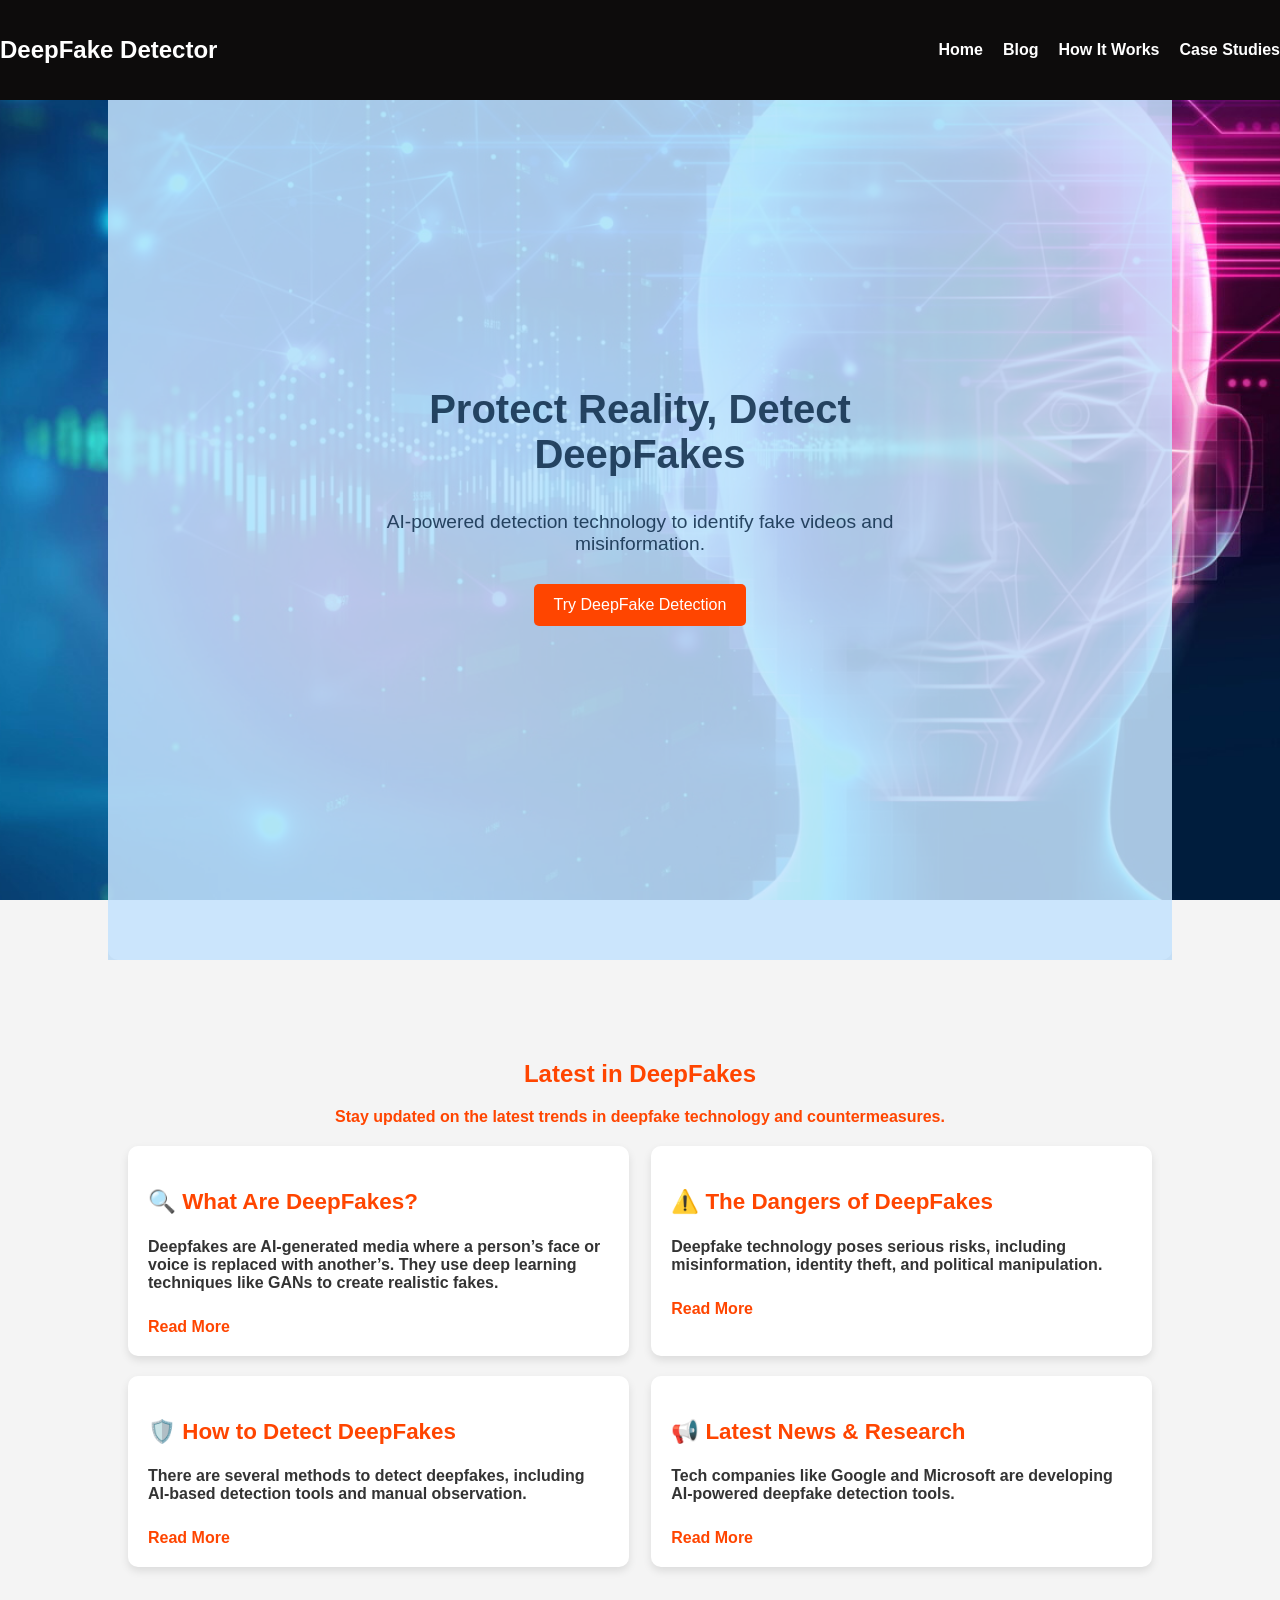
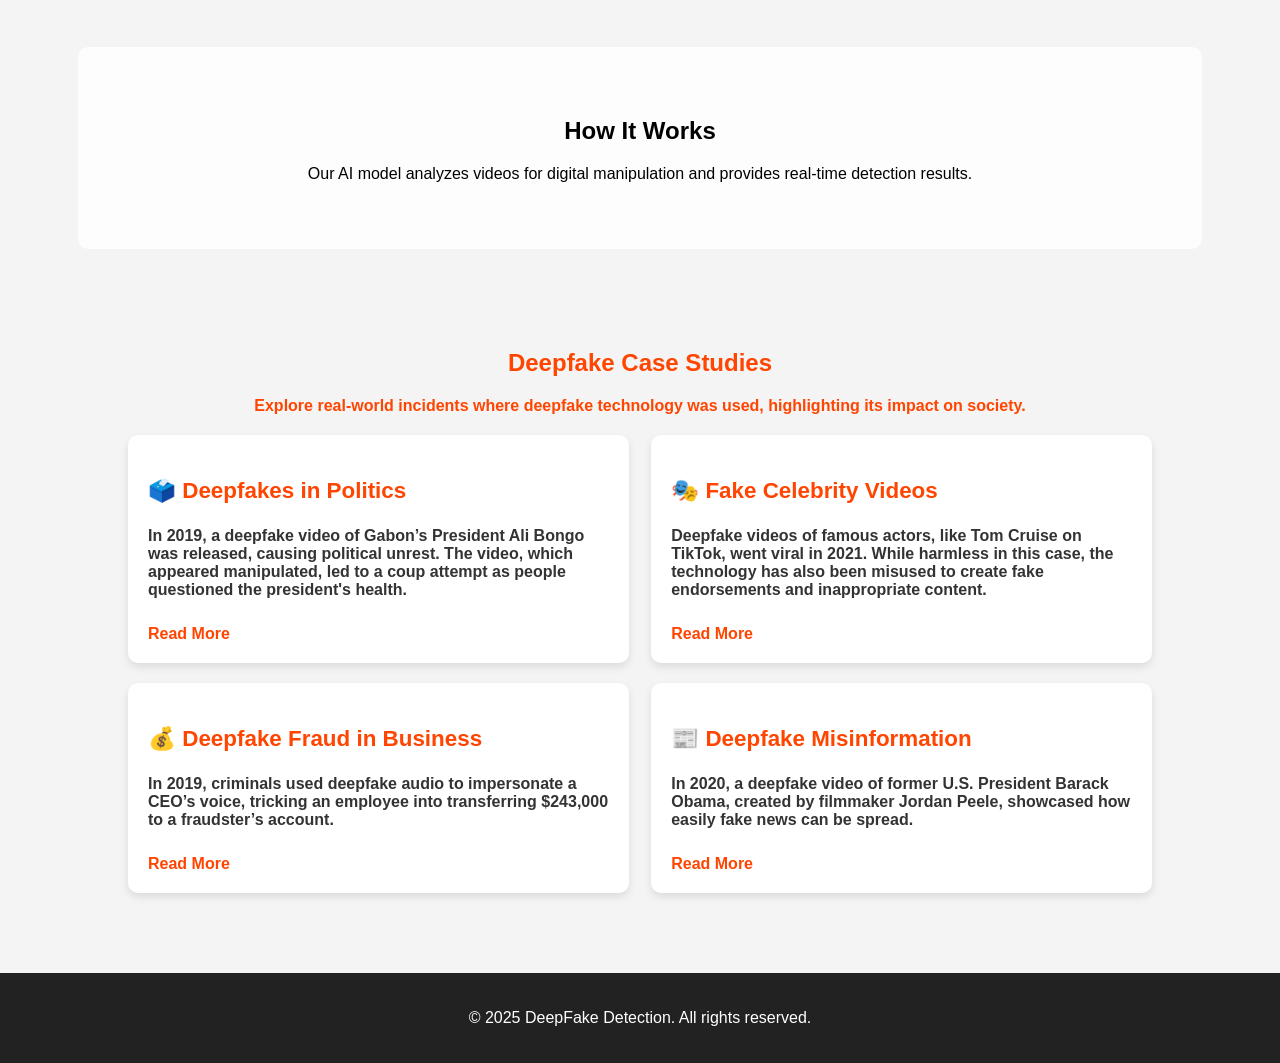
==== frontend/index.html @ 76ef2bf8 "Add project codebase" ====
<!DOCTYPE html>
<html lang="en">
<head>
    <meta charset="UTF-8">
    <meta name="viewport" content="width=device-width, initial-scale=1.0">
    <title>DeepFake Detector</title>
    <link rel="stylesheet" href="styles.css">
    <script src="script.js" defer></script>
</head>
<body>

    <!-- Navigation -->
    <header>
        <nav>
            <h1>DeepFake Detector</h1>
            <ul>
                <li><a href="#">Home</a></li>
                <li><a href="#blog">Blog</a></li>
                <li><a href="#how-it-works">How It Works</a></li>
                <li><a href="#case-studies">Case Studies</a></li>
                <!-- <li><a href="login.html" class="login-btn">Login</a></li> -->
            </ul>
        </nav>
    </header>

    <!-- Hero Section -->
    <section id="hero">
        <div class="hero-content">
            <h2>Protect Reality, Detect DeepFakes</h2>
            <p>AI-powered detection technology to identify fake videos and misinformation.</p>
            <a href="detect.html" class="cta-btn">Try DeepFake Detection</a>
        </div>
    </section>

<!-- Blog Section -->
<section id="blog" class="scroll-reveal">
    <h2>Latest in DeepFakes</h2>
    <p>Stay updated on the latest trends in deepfake technology and countermeasures.</p>

    <div class="blog-container">
        <!-- Blog Post 1 -->
        <div class="blog-post">
            <h3>🔍 What Are DeepFakes?</h3>
            <p>Deepfakes are AI-generated media where a person’s face or voice is replaced with another’s. They use deep learning techniques like GANs to create realistic fakes.</p>
            <a href="https://en.wikipedia.org/wiki/Deepfake" target="_blank" class="read-more">Read More</a>
        </div>

        <!-- Blog Post 2 -->
        <div class="blog-post">
            <h3>⚠️ The Dangers of DeepFakes</h3>
            <p>Deepfake technology poses serious risks, including misinformation, identity theft, and political manipulation.</p>
            <a href="https://uit.stanford.edu/news/dangers-deepfake-what-watch" target="_blank" class="read-more">Read More</a>
        </div>

        <!-- Blog Post 3 -->
        <div class="blog-post">
            <h3>🛡️ How to Detect DeepFakes</h3>
            <p>There are several methods to detect deepfakes, including AI-based detection tools and manual observation.</p>
            <a href="https://www.telefonica.com/en/communication-room/blog/what-is-a-deepfake-and-how-to-detect-it/" target="_blank" class="read-more">Read More</a>
        </div>

        <!-- Blog Post 4 -->
        <div class="blog-post">
            <h3>📢 Latest News & Research</h3>
            <p>Tech companies like Google and Microsoft are developing AI-powered deepfake detection tools.</p>
            <a href="https://www.businesswire.com/news/home/20250211131029/en/iProov-Study-Reveals-Deepfake-Blindspot-Only-0.1-of-People-Can-Accurately-Detect-AI-Generated-Deepfakes#:~:text=Key%20Findings%3A,deepfakes%20is%20likely%20even%20higher." target="_blank" class="read-more">Read More</a>
        </div>
    </div>
</section>



    <!-- How It Works Section -->
    <section id="how-it-works" class="scroll-reveal">
        <h2>How It Works</h2>
        <p>Our AI model analyzes videos for digital manipulation and provides real-time detection results.</p>
    </section>

<!-- Case Studies Section -->
<section id="case-studies" class="scroll-reveal">
    <h2>Deepfake Case Studies</h2>
    <p>Explore real-world incidents where deepfake technology was used, highlighting its impact on society.</p>

    <div class="case-container">
        <!-- Case 1: Political Manipulation -->
        <div class="case">
            <h3>🗳️ Deepfakes in Politics</h3>
            <p>In 2019, a deepfake video of Gabon’s President Ali Bongo was released, causing political unrest. The video, which appeared manipulated, led to a coup attempt as people questioned the president's health.</p>
            <a href="https://academic.oup.com/jcmc/article/27/4/zmac008/6650406" target="_blank" class="read-more">Read More</a>
        </div>

        <!-- Case 2: Celebrity Deepfakes -->
        <div class="case">
            <h3>🎭 Fake Celebrity Videos</h3>
            <p>Deepfake videos of famous actors, like Tom Cruise on TikTok, went viral in 2021. While harmless in this case, the technology has also been misused to create fake endorsements and inappropriate content.</p>
            <a href="https://www.wipo.int/web/wipo-magazine/articles/artificial-intelligence-deepfakes-in-the-entertainment-industry-42620" target="_blank" class="read-more">Read More</a>
        </div>

        <!-- Case 3: Corporate & Cybersecurity Threats -->
        <div class="case">
            <h3>💰 Deepfake Fraud in Business</h3>
            <p>In 2019, criminals used deepfake audio to impersonate a CEO’s voice, tricking an employee into transferring $243,000 to a fraudster’s account.</p>
            <a href="https://incode.com/blog/top-5-cases-of-ai-deepfake-fraud-from-2024-exposed/#:~:text=The%20British%20engineering%20company%20Arup,of%20over%20USD%20%2425M." target="_blank" class="read-more">Read More</a>
        </div>

        <!-- Case 4: Fake News & Misinformation -->
        <div class="case">
            <h3>📰 Deepfake Misinformation</h3>
            <p>In 2020, a deepfake video of former U.S. President Barack Obama, created by filmmaker Jordan Peele, showcased how easily fake news can be spread.</p>
            <a href="https://ieeexplore.ieee.org/abstract/document/10354308" target="_blank" class="read-more">Read More</a>
        </div>
    </div>
</section>

    <!-- Footer -->
    <footer>
        <p>© 2025 DeepFake Detection. All rights reserved.</p>
    </footer>

</body>
</html>
---- frontend/styles.css ----
/* General Styles */
body {
    font-family: 'Poppins', sans-serif;
    margin: 0;
    padding: 0;
    background: #f4f4f4;
    text-align: center;
}

/* Navigation */
nav {
    display: flex;
    justify-content: space-between;
    align-items: center;
    padding: 1em 0%;
    background: #0d0c0c;
    color: white;
    position: fixed;
    width: 100%;
    top: 0;
    z-index: 1000;
}
nav ul {
    list-style: none;
    display:flex;
    gap: 20px;
}
nav a {
    color: white;
    text-decoration: none;
    font-weight: bold;
}
nav a:hover {
    text-decoration: underline;
}

/* Fixed Background Image */
body::before {
    content: "";
    position: fixed;
    top: 0;
    left: 0;
    width: 100%;
    height: 100%;
    background: url('image.jpg') center/cover no-repeat fixed;
    z-index: -1;
}

/* Hero Section */
#hero {
    height: 100vh;
    display: flex;
    align-items: center;
    justify-content: center;
    color: rgba(5, 34, 64, 0.816);
    text-align: center;
    padding: 20px;
    position: relative;
}

/* Hero Section Overlay */
#hero::before {
    content: "";
    position: absolute;
    top: 0;
    left: 0;
    width: 100%;
    height: 100%;
    background:   rgba(69, 165, 248, 0.274) ;/* Dark overlay for better contrast */
}

/* Hero Text */
.hero-content {
    max-width: 600px;
    position: relative;
    z-index: 2;
}
.hero-content h2 {
    font-size: 2.5em;
    animation: fadeIn 1.5s ease-in-out;
}
.hero-content p {
    font-size: 1.2em;
    animation: fadeIn 2s ease-in-out;
}

/* CTA Button */
.cta-btn {
    display: inline-block;
    background: #ff4500;
    color: white;
    padding: 12px 20px;
    margin-top: 10px;
    border-radius: 5px;
    text-decoration: none;
    transition: transform 0.3s ease-in-out, background 0.3s;
}
.cta-btn:hover {
    transform: scale(1.1);
    background: #e63900;
}

/* Scrollable Content Sections */
section {
    background: rgba(255, 255, 255, 0.8); /* Slight white transparency */
    padding: 50px;
    margin: 20px auto;
    max-width: 80%;
    border-radius: 10px;
}

/* Footer */
footer {
    padding: 20px;
    background: #222;
    color: white;
    margin-top: 20px;
}
/* Blog Section Styling */
#blog {
    padding: 60px 10%;
    background:transparent;
    color: #ff4500;
    font-weight: bold;
    border-radius: 10px;
    text-align: center;
}

.blog-container {
    display: flex;
    flex-wrap: wrap;
    justify-content: space-between;
    gap: 20px;
    margin-top: 20px;
}

.blog-post {
    background: white;
    padding: 20px;
    border-radius: 10px;
    box-shadow: 0px 4px 8px rgba(0, 0, 0, 0.1);
    max-width: 45%;
    text-align: left;
}

.blog-post h3 {
    color: #ff4500;
    font-size: 1.4em;
}

.blog-post p {
    font-size: 1em;
    color: #333;
}

.read-more {
    display: inline-block;
    margin-top: 10px;
    color: #ff4500;
    text-decoration: none;
    font-weight: bold;
}

.read-more:hover {
    text-decoration: underline;
}

/* Case Studies Section */
#case-studies {
    padding: 60px 10%;
    background: transparent;
    color: #ff4500;
    border-radius: 10px;
    text-align: center;
    font-weight: bold;
}

.case-container {
    display: flex;
    flex-wrap: wrap;
    justify-content: space-between;
    gap: 20px;
    margin-top: 20px;
}

.case {
    background: white;
    padding: 20px;
    border-radius: 10px;
    box-shadow: 0px 4px 8px rgba(0, 0, 0, 0.1);
    max-width: 45%;
    text-align: left;
}

.case h3 {
    color: #ff4500;
    font-size: 1.4em;
}

.case p {
    font-size: 1em;
    color: #333;
}

.read-more {
    display: inline-block;
    margin-top: 10px;
    color: #ff4500;
    text-decoration: none;
    font-weight: bold;
}

.read-more:hover {
    text-decoration: underline;
}
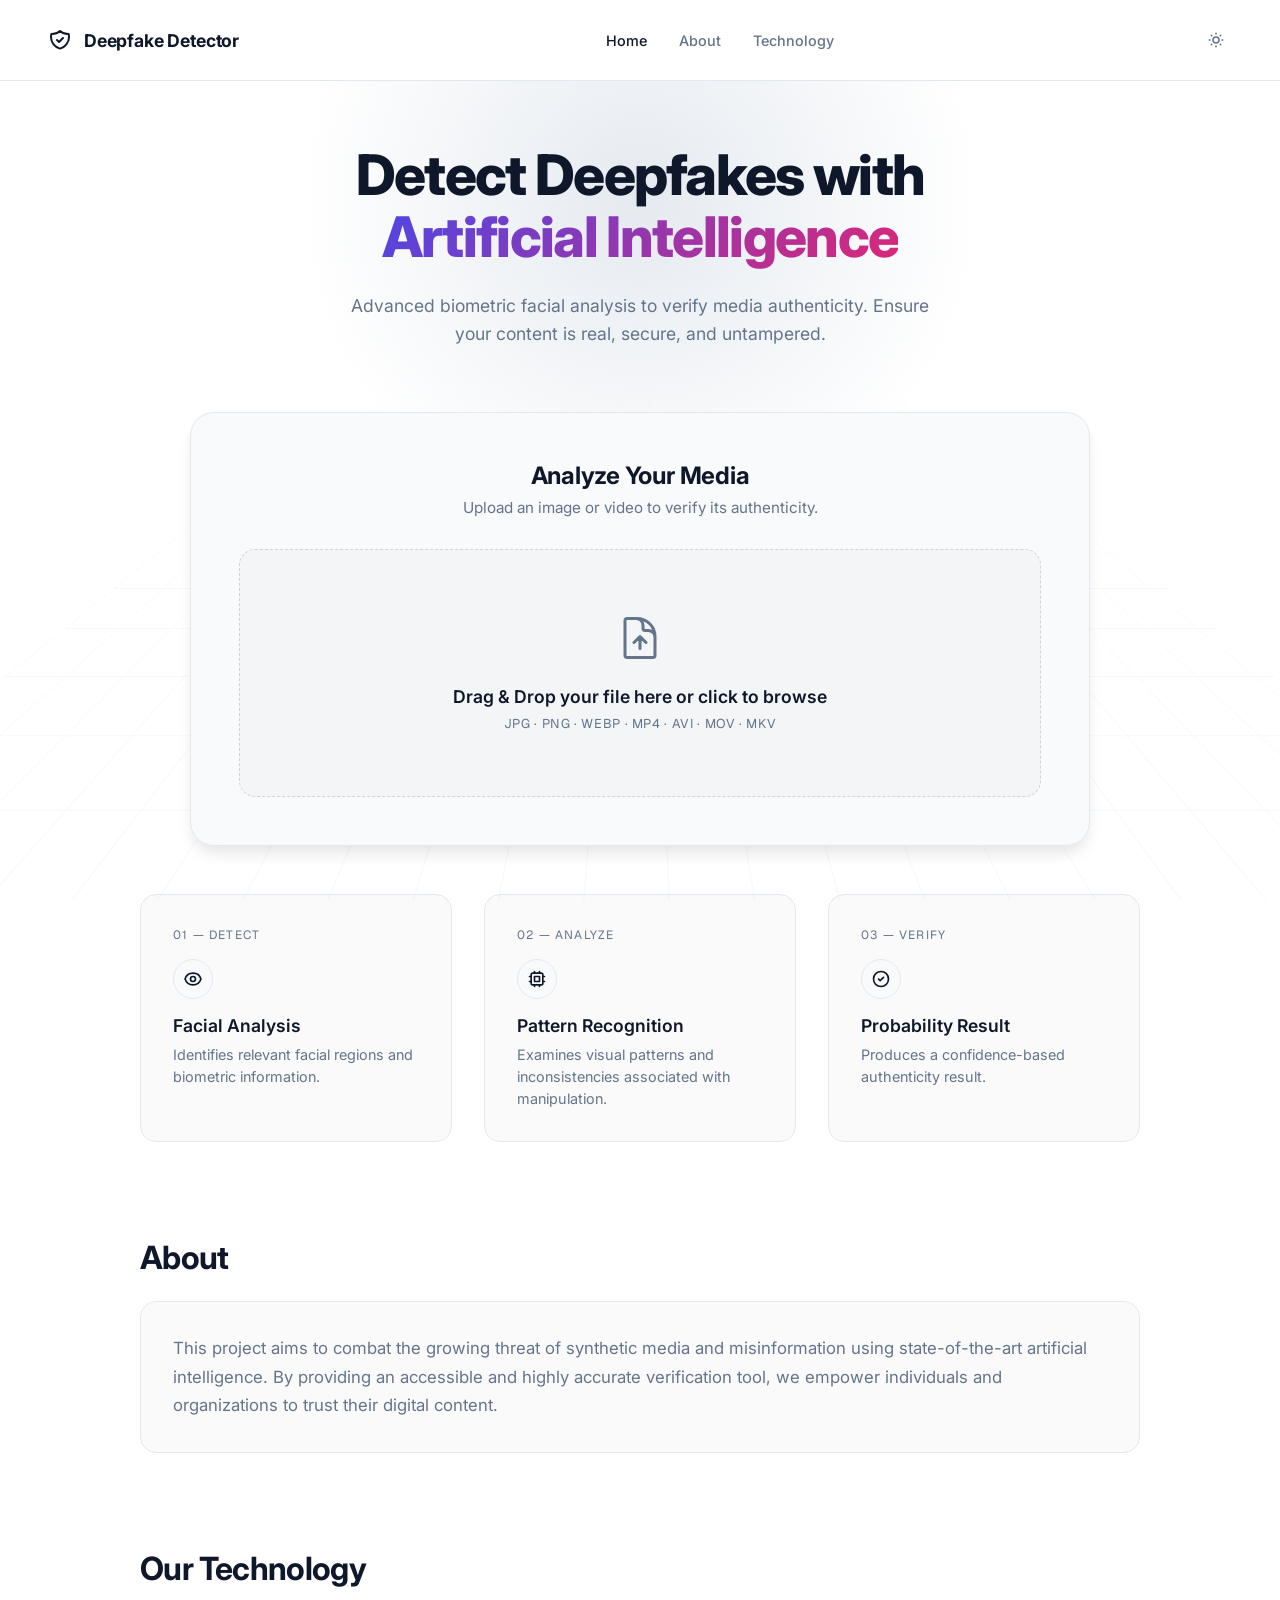
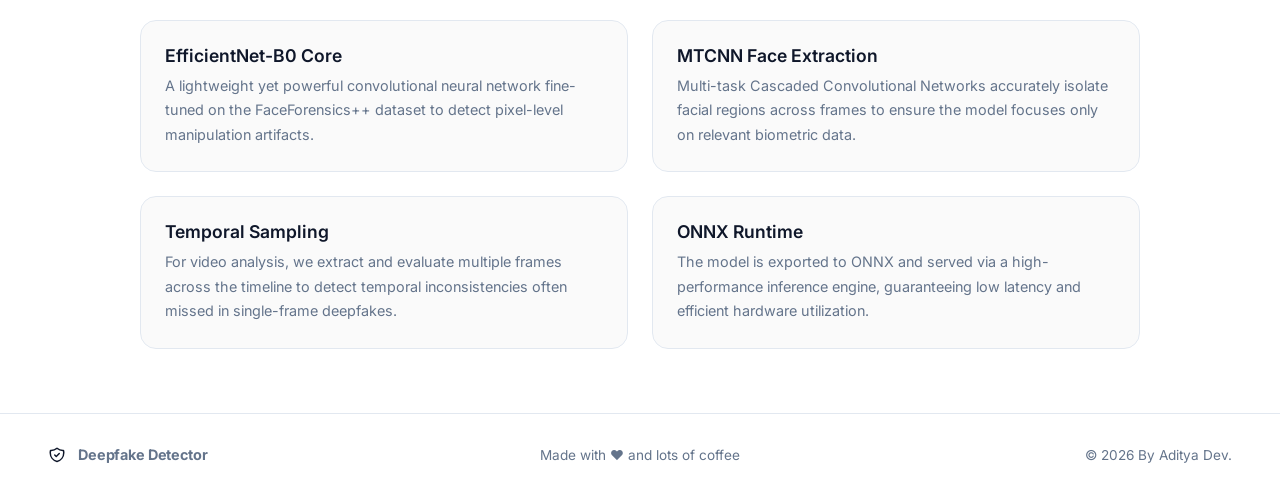
==== commit 2e05ca4c: "Replace repository with production-ready deepfake detector" ====
--- a/frontend/index.html
+++ b/frontend/index.html
@@ -1,121 +1,1296 @@
 <!DOCTYPE html>
-<html lang="en">
+<html lang="en" data-theme="light">
+
 <head>
     <meta charset="UTF-8">
     <meta name="viewport" content="width=device-width, initial-scale=1.0">
-    <title>DeepFake Detector</title>
-    <link rel="stylesheet" href="styles.css">
-    <script src="script.js" defer></script>
+    <title>Deepfake Detector</title>
+    <link rel="icon" type="image/svg+xml"
+        href="data:image/svg+xml,<svg xmlns='http://www.w3.org/2000/svg' viewBox='0 0 24 24' fill='none' stroke='%234F46E5' stroke-width='2' stroke-linecap='round' stroke-linejoin='round'><path d='M9 12l2 2 4-4m5.618-4.016A11.955 11.955 0 0112 2.944a11.955 11.955 0 01-8.618 3.04A12.02 12.02 0 003 9c0 5.591 3.824 10.29 9 11.622 5.176-1.332 9-6.03 9-11.622 0-1.042-.133-2.052-.382-3.016z'/></svg>">
+    <link
+        href="https://fonts.googleapis.com/css2?family=Inter:wght@300;400;500;600;700;800&family=Geist:wght@400;500;600&display=swap"
+        rel="stylesheet">
+    <style>
+        :root {
+            /* Dark Theme (Default) */
+            --bg: #0B0F19;
+            --card-bg: #111625;
+            --border: rgba(255, 255, 255, 0.08);
+            --border-hover: rgba(255, 255, 255, 0.15);
+            --text-main: #F8FAFC;
+            --text-muted: #94A3B8;
+            --accent-start: #A5B4FC;
+            --accent-end: #FBCFE8;
+            --success-bg: rgba(16, 185, 129, 0.1);
+            --success-border: rgba(16, 185, 129, 0.3);
+            --success-text: #10B981;
+            --danger-bg: rgba(239, 68, 68, 0.1);
+            --danger-border: rgba(239, 68, 68, 0.3);
+            --danger-text: #EF4444;
+            --dropzone-bg: rgba(255, 255, 255, 0.02);
+            --dropzone-hover: rgba(255, 255, 255, 0.05);
+            --icon-color: #F8FAFC;
+            --font-mono: 'Geist', monospace;
+            --shadow-sm: 0 1px 2px rgba(0, 0, 0, 0.5);
+            --shadow-md: 0 10px 15px -3px rgba(0, 0, 0, 0.5);
+            --transition: all 0.3s cubic-bezier(0.4, 0, 0.2, 1);
+        }
+
+        [data-theme="light"] {
+            /* Light Theme */
+            --bg: #FFFFFF;
+            --card-bg: #F8FAFC;
+            --border: #E2E8F0;
+            --border-hover: #CBD5E1;
+            --text-main: #0F172A;
+            --text-muted: #64748B;
+            --accent-start: #4F46E5;
+            --accent-end: #DB2777;
+            --success-bg: #DCFCE7;
+            --success-border: #86EFAC;
+            --success-text: #166534;
+            --danger-bg: #FEE2E2;
+            --danger-border: #FCA5A5;
+            --danger-text: #991B1B;
+            --dropzone-bg: rgba(0, 0, 0, 0.02);
+            --dropzone-hover: rgba(0, 0, 0, 0.04);
+            --icon-color: #0F172A;
+            --shadow-sm: 0 1px 2px rgba(0, 0, 0, 0.05);
+            --shadow-md: 0 10px 15px -3px rgba(0, 0, 0, 0.1);
+        }
+
+        html {
+            scroll-behavior: smooth;
+        }
+
+        * {
+            box-sizing: border-box;
+            margin: 0;
+            padding: 0;
+            font-family: 'Inter', sans-serif;
+        }
+
+        body {
+            background-color: var(--bg);
+            color: var(--text-main);
+            min-height: 100vh;
+            display: flex;
+            flex-direction: column;
+            overflow-x: hidden;
+            transition: var(--transition);
+        }
+
+        /* Background Animations */
+        .bg-canvas {
+            position: fixed;
+            top: 0;
+            left: 0;
+            width: 100vw;
+            height: 100vh;
+            z-index: -1;
+            pointer-events: none;
+            overflow: hidden;
+        }
+
+        .bg-grid {
+            position: absolute;
+            width: 100%;
+            height: 100%;
+            background-image: linear-gradient(var(--border) 1px, transparent 1px),
+                linear-gradient(90deg, var(--border) 1px, transparent 1px);
+            background-size: 60px 60px;
+            opacity: 0.3;
+            transform: perspective(500px) rotateX(60deg) translateY(-100px) translateZ(-200px);
+            animation: gridMove 20s linear infinite;
+        }
+
+        .bg-glow {
+            position: absolute;
+            width: 800px;
+            height: 800px;
+            background: radial-gradient(circle, var(--border-hover) 0%, transparent 60%);
+            border-radius: 50%;
+            top: -200px;
+            left: 50%;
+            transform: translateX(-50%);
+            opacity: 0.5;
+        }
+
+        @keyframes gridMove {
+            0% {
+                background-position: 0 0;
+            }
+
+            100% {
+                background-position: 0 60px;
+            }
+        }
+
+        /* Header */
+        header {
+            position: sticky;
+            top: 0;
+            display: flex;
+            justify-content: space-between;
+            align-items: center;
+            padding: 1.5rem 3rem;
+            border-bottom: 1px solid var(--border);
+            background: var(--bg);
+            z-index: 100;
+        }
+
+        .logo-area {
+            display: flex;
+            align-items: center;
+            gap: 0.75rem;
+            font-weight: 700;
+            font-size: 1.1rem;
+            letter-spacing: -0.01em;
+        }
+
+        .logo-icon {
+            width: 24px;
+            height: 24px;
+            color: var(--text-main);
+        }
+
+        nav {
+            display: flex;
+            gap: 2rem;
+            font-size: 0.9rem;
+            font-weight: 500;
+        }
+
+        nav a {
+            color: var(--text-muted);
+            text-decoration: none;
+            transition: color 0.2s;
+        }
+
+        nav a:hover,
+        nav a.active {
+            color: var(--text-main);
+        }
+
+        .header-actions {
+            display: flex;
+            align-items: center;
+            gap: 1.5rem;
+        }
+
+        .theme-toggle {
+            background: transparent;
+            border: none;
+            color: var(--text-muted);
+            cursor: pointer;
+            display: flex;
+            align-items: center;
+            justify-content: center;
+            width: 32px;
+            height: 32px;
+            border-radius: 50%;
+            transition: var(--transition);
+        }
+
+        .theme-toggle:hover {
+            background: var(--border);
+            color: var(--text-main);
+        }
+
+        /* Hero */
+        main {
+            flex: 1;
+            display: flex;
+            flex-direction: column;
+            align-items: center;
+            padding: 4rem 1.5rem;
+            z-index: 10;
+        }
+
+        .hero {
+            text-align: center;
+            max-width: 800px;
+            margin-bottom: 4rem;
+            animation: fadeIn 1s ease-out;
+        }
+
+        h1 {
+            font-size: 3.5rem;
+            font-weight: 800;
+            line-height: 1.1;
+            letter-spacing: -0.03em;
+            margin-bottom: 1.5rem;
+        }
+
+        h1 span {
+            background: linear-gradient(135deg, var(--accent-start) 0%, var(--accent-end) 100%);
+            -webkit-background-clip: text;
+            -webkit-text-fill-color: transparent;
+        }
+
+        .hero p {
+            color: var(--text-muted);
+            font-size: 1.1rem;
+            line-height: 1.6;
+            max-width: 600px;
+            margin: 0 auto;
+        }
+
+        /* Upload Section */
+        .upload-wrapper {
+            width: 100%;
+            max-width: 900px;
+            margin-bottom: 3rem;
+        }
+
+        .main-card {
+            background: var(--card-bg);
+            border: 1px solid var(--border);
+            border-radius: 1.5rem;
+            padding: 3rem;
+            box-shadow: var(--shadow-md);
+            transition: var(--transition);
+        }
+
+        .card-header {
+            text-align: center;
+            margin-bottom: 2rem;
+        }
+
+        .card-title {
+            font-size: 1.5rem;
+            font-weight: 700;
+            margin-bottom: 0.5rem;
+            letter-spacing: -0.01em;
+        }
+
+        .card-subtitle {
+            color: var(--text-muted);
+            font-size: 0.95rem;
+        }
+
+        /* States */
+        .ui-state {
+            display: none;
+            animation: fadeIn 0.4s ease-out;
+        }
+
+        .ui-state.active {
+            display: block;
+        }
+
+        /* Dropzone */
+        .dropzone {
+            border: 1px dashed var(--border-hover);
+            border-radius: 1rem;
+            padding: 4rem 2rem;
+            text-align: center;
+            cursor: pointer;
+            background: var(--dropzone-bg);
+            transition: var(--transition);
+            display: flex;
+            flex-direction: column;
+            align-items: center;
+            justify-content: center;
+            position: relative;
+        }
+
+        .dropzone:hover,
+        .dropzone.dragover {
+            border-color: var(--text-main);
+            background: var(--dropzone-hover);
+            box-shadow: inset 0 0 20px rgba(0, 0, 0, 0.02);
+        }
+
+        .upload-icon {
+            width: 48px;
+            height: 48px;
+            color: var(--text-muted);
+            margin-bottom: 1.5rem;
+            transition: var(--transition);
+        }
+
+        .dropzone:hover .upload-icon,
+        .dropzone.dragover .upload-icon {
+            color: var(--text-main);
+            transform: translateY(-5px);
+        }
+
+        .drop-text {
+            font-size: 1.1rem;
+            font-weight: 600;
+            margin-bottom: 0.5rem;
+        }
+
+        .drop-formats {
+            font-size: 0.8rem;
+            color: var(--text-muted);
+            font-family: var(--font-mono);
+            letter-spacing: 0.05em;
+        }
+
+        .file-input {
+            display: none;
+        }
+
+        /* Preview State */
+        .preview-container {
+            display: flex;
+            flex-direction: column;
+            align-items: center;
+            background: var(--dropzone-bg);
+            border: 1px solid var(--border);
+            border-radius: 1rem;
+            padding: 2rem;
+        }
+
+        .preview-media {
+            width: 100%;
+            max-width: 400px;
+            height: 250px;
+            border-radius: 0.5rem;
+            background: #000;
+            object-fit: contain;
+            margin-bottom: 1.5rem;
+            box-shadow: var(--shadow-sm);
+        }
+
+        .file-info {
+            text-align: center;
+            margin-bottom: 2rem;
+        }
+
+        .file-name {
+            font-weight: 600;
+            font-size: 1.1rem;
+            margin-bottom: 0.25rem;
+            word-break: break-all;
+        }
+
+        .file-meta {
+            color: var(--text-muted);
+            font-size: 0.85rem;
+            font-family: var(--font-mono);
+        }
+
+        .btn-group {
+            display: flex;
+            gap: 1rem;
+        }
+
+        .btn {
+            padding: 0.75rem 2rem;
+            border-radius: 0.5rem;
+            font-weight: 600;
+            font-size: 0.95rem;
+            cursor: pointer;
+            transition: var(--transition);
+            border: none;
+            display: inline-flex;
+            align-items: center;
+            justify-content: center;
+        }
+
+        .btn-primary {
+            background: var(--text-main);
+            color: var(--bg);
+        }
+
+        .btn-primary:hover {
+            transform: translateY(-2px);
+            opacity: 0.9;
+        }
+
+        .btn-secondary {
+            background: transparent;
+            border: 1px solid var(--border-hover);
+            color: var(--text-main);
+        }
+
+        .btn-secondary:hover {
+            background: var(--border);
+        }
+
+        /* Analysis State */
+        .analysis-container {
+            text-align: center;
+            padding: 3rem 0;
+        }
+
+        .scanning-animation {
+            width: 80px;
+            height: 80px;
+            border: 3px solid var(--border);
+            border-top-color: var(--text-main);
+            border-radius: 50%;
+            animation: spin 1s linear infinite;
+            margin: 0 auto 2rem auto;
+        }
+
+        @keyframes spin {
+            100% {
+                transform: rotate(360deg);
+            }
+        }
+
+        .stage-list {
+            list-style: none;
+            display: inline-flex;
+            flex-direction: column;
+            align-items: flex-start;
+            gap: 1rem;
+            text-align: left;
+        }
+
+        .stage-item {
+            display: flex;
+            align-items: center;
+            gap: 1rem;
+            color: var(--text-muted);
+            opacity: 0.5;
+            transition: var(--transition);
+        }
+
+        .stage-item.active {
+            color: var(--text-main);
+            opacity: 1;
+            transform: translateX(10px);
+        }
+
+        .stage-item.done {
+            color: var(--text-main);
+            opacity: 0.7;
+        }
+
+        .stage-dot {
+            width: 12px;
+            height: 12px;
+            border-radius: 50%;
+            border: 2px solid currentColor;
+        }
+
+        .stage-item.active .stage-dot {
+            background: currentColor;
+            box-shadow: 0 0 10px currentColor;
+        }
+
+        /* Result State */
+        .result-container {
+            text-align: center;
+        }
+
+        .verdict-box {
+            display: inline-block;
+            padding: 1rem 3rem;
+            border-radius: 1rem;
+            border: 1px solid transparent;
+            margin-bottom: 2.5rem;
+        }
+
+        .verdict-fake {
+            background: var(--danger-bg);
+            border-color: var(--danger-border);
+            color: var(--danger-text);
+        }
+
+        .verdict-fake h3 {
+            text-shadow: 0 0 20px rgba(239, 68, 68, 0.4);
+        }
+
+        .verdict-real {
+            background: var(--success-bg);
+            border-color: var(--success-border);
+            color: var(--success-text);
+        }
+
+        .verdict-real h3 {
+            text-shadow: 0 0 20px rgba(16, 185, 129, 0.4);
+        }
+
+        .verdict-box h3 {
+            font-size: 2rem;
+            font-weight: 800;
+            letter-spacing: -0.02em;
+            font-family: var(--font-mono);
+        }
+
+        .stats-grid {
+            display: grid;
+            grid-template-columns: 1fr 1fr;
+            gap: 1.5rem;
+            text-align: left;
+            margin-bottom: 2.5rem;
+        }
+
+        .stat-card {
+            background: var(--dropzone-bg);
+            border: 1px solid var(--border);
+            border-radius: 0.75rem;
+            padding: 1.5rem;
+        }
+
+        .stat-label {
+            font-size: 0.8rem;
+            color: var(--text-muted);
+            text-transform: uppercase;
+            letter-spacing: 0.05em;
+            margin-bottom: 0.5rem;
+        }
+
+        .stat-value {
+            font-size: 1.25rem;
+            font-weight: 600;
+            font-family: var(--font-mono);
+        }
+
+        .confidence-bar-bg {
+            width: 100%;
+            height: 6px;
+            background: var(--border);
+            border-radius: 3px;
+            margin-top: 0.75rem;
+            overflow: hidden;
+        }
+
+        .confidence-bar-fill {
+            height: 100%;
+            width: 0%;
+            border-radius: 3px;
+            transition: width 1.5s cubic-bezier(0.22, 1, 0.36, 1);
+        }
+
+        /* Error */
+        .error-msg {
+            display: none;
+            background: var(--danger-bg);
+            color: var(--danger-text);
+            border: 1px solid var(--danger-border);
+            padding: 1rem;
+            border-radius: 0.5rem;
+            margin-bottom: 1.5rem;
+            font-size: 0.9rem;
+            text-align: left;
+        }
+
+        /* How it Works */
+        .how-it-works {
+            width: 100%;
+            max-width: 1000px;
+            display: grid;
+            grid-template-columns: repeat(3, 1fr);
+            gap: 2rem;
+        }
+
+        .step-card {
+            padding: 2rem;
+            border: 1px solid var(--border);
+            border-radius: 1rem;
+            background: var(--dropzone-bg);
+            transition: var(--transition);
+        }
+
+        .step-card:hover {
+            border-color: var(--border-hover);
+        }
+
+        .step-num {
+            font-family: var(--font-mono);
+            font-size: 0.75rem;
+            color: var(--text-muted);
+            letter-spacing: 0.1em;
+            margin-bottom: 1rem;
+            display: block;
+        }
+
+        .step-icon {
+            width: 40px;
+            height: 40px;
+            background: var(--card-bg);
+            border: 1px solid var(--border);
+            border-radius: 50%;
+            display: flex;
+            align-items: center;
+            justify-content: center;
+            margin-bottom: 1rem;
+            color: var(--text-main);
+        }
+
+        .step-title {
+            font-size: 1.1rem;
+            font-weight: 600;
+            margin-bottom: 0.5rem;
+        }
+
+        .step-desc {
+            color: var(--text-muted);
+            font-size: 0.9rem;
+            line-height: 1.5;
+        }
+
+        .info-section {
+            width: 100%;
+            max-width: 1000px;
+            margin-top: 6rem;
+            text-align: left;
+        }
+
+        .info-section h2 {
+            font-size: 2rem;
+            font-weight: 700;
+            margin-bottom: 1.5rem;
+            letter-spacing: -0.02em;
+        }
+
+        .info-section p {
+            color: var(--text-muted);
+            font-size: 1.05rem;
+            line-height: 1.7;
+            margin-bottom: 1rem;
+        }
+
+        .tech-grid {
+            display: grid;
+            grid-template-columns: repeat(2, 1fr);
+            gap: 1.5rem;
+            margin-top: 2rem;
+        }
+
+        .tech-card {
+            background: var(--dropzone-bg);
+            border: 1px solid var(--border);
+            border-radius: 1rem;
+            padding: 1.5rem;
+            transition: var(--transition);
+        }
+
+        .tech-card:hover {
+            border-color: var(--border-hover);
+            transform: translateY(-2px);
+        }
+
+        .tech-card h4 {
+            font-size: 1.1rem;
+            font-weight: 600;
+            margin-bottom: 0.5rem;
+            color: var(--text-main);
+        }
+
+        .tech-card p {
+            font-size: 0.9rem;
+            margin-bottom: 0;
+            color: var(--text-muted);
+        }
+
+        /* Back to Top */
+        .back-to-top {
+            position: fixed;
+            bottom: 2rem;
+            right: 2rem;
+            width: 48px;
+            height: 48px;
+            border-radius: 50%;
+            background: transparent;
+            border: 1px solid var(--border);
+            color: var(--text-muted);
+            display: flex;
+            align-items: center;
+            justify-content: center;
+            cursor: pointer;
+            opacity: 0;
+            visibility: hidden;
+            transform: translateY(20px) scale(0.9);
+            transition: opacity 0.3s ease, visibility 0.3s ease, transform 0.3s cubic-bezier(0.34, 1.56, 0.64, 1), background-color 0.2s, border-color 0.2s;
+            z-index: 100;
+            backdrop-filter: blur(8px);
+            -webkit-backdrop-filter: blur(8px);
+        }
+
+        .back-to-top.visible {
+            opacity: 1;
+            visibility: visible;
+            transform: translateY(0) scale(1);
+        }
+
+        .back-to-top:hover {
+            color: var(--text-main);
+            border-color: var(--text-main);
+            background: var(--dropzone-hover);
+            transform: translateY(0) scale(1.1);
+        }
+
+        .back-to-top:active {
+            transform: translateY(0) scale(0.95);
+        }
+
+        /* Footer */
+        footer {
+            border-top: 1px solid var(--border);
+            padding: 2rem 3rem;
+            display: flex;
+            justify-content: space-between;
+            align-items: center;
+            font-size: 0.85rem;
+            color: var(--text-muted);
+            background: var(--bg);
+            z-index: 10;
+        }
+
+        .footer-links {
+            display: flex;
+            gap: 2rem;
+        }
+
+        .footer-links a {
+            color: var(--text-muted);
+            text-decoration: none;
+            transition: color 0.2s;
+        }
+
+        .footer-links a:hover {
+            color: var(--text-main);
+        }
+
+        /* Responsive */
+        @media (max-width: 800px) {
+
+            header,
+            footer {
+                padding: 1.5rem;
+                flex-direction: column;
+                gap: 1.5rem;
+                text-align: center;
+            }
+
+            h1 {
+                font-size: 2.5rem;
+            }
+
+            .how-it-works {
+                grid-template-columns: 1fr;
+                gap: 3rem;
+                text-align: center;
+            }
+
+            .step-icon {
+                margin: 0 auto 1rem auto;
+            }
+
+            .stats-grid {
+                grid-template-columns: 1fr;
+            }
+        }
+
+        @keyframes fadeIn {
+            from {
+                opacity: 0;
+                transform: translateY(10px);
+            }
+
+            to {
+                opacity: 1;
+                transform: translateY(0);
+            }
+        }
+    </style>
 </head>
+
 <body>
 
-    <!-- Navigation -->
+    <!-- Background Animation -->
+    <div class="bg-canvas">
+        <div class="bg-glow"></div>
+        <div class="bg-grid"></div>
+    </div>
+
+    <!-- Header -->
     <header>
+        <div class="logo-area">
+            <svg class="logo-icon" fill="none" stroke="currentColor" stroke-width="2" viewBox="0 0 24 24">
+                <path stroke-linecap="round" stroke-linejoin="round"
+                    d="M9 12l2 2 4-4m5.618-4.016A11.955 11.955 0 0112 2.944a11.955 11.955 0 01-8.618 3.04A12.02 12.02 0 003 9c0 5.591 3.824 10.29 9 11.622 5.176-1.332 9-6.03 9-11.622 0-1.042-.133-2.052-.382-3.016z">
+                </path>
+            </svg>
+            Deepfake Detector
+        </div>
         <nav>
-            <h1>DeepFake Detector</h1>
-            <ul>
-                <li><a href="#">Home</a></li>
-                <li><a href="#blog">Blog</a></li>
-                <li><a href="#how-it-works">How It Works</a></li>
-                <li><a href="#case-studies">Case Studies</a></li>
-                <!-- <li><a href="login.html" class="login-btn">Login</a></li> -->
-            </ul>
+            <a href="#" class="active">Home</a>
+            <a href="#about">About</a>
+            <a href="#technology">Technology</a>
         </nav>
+        <div class="header-actions">
+            <button class="theme-toggle" id="themeToggle" aria-label="Toggle theme">
+                <svg id="moonIcon" style="display:none;" width="18" height="18" fill="none" stroke="currentColor"
+                    stroke-width="2" viewBox="0 0 24 24">
+                    <path stroke-linecap="round" stroke-linejoin="round"
+                        d="M21 12.79A9 9 0 1111.21 3 7 7 0 0021 12.79z"></path>
+                </svg>
+                <svg id="sunIcon" width="18" height="18" fill="none" stroke="currentColor" stroke-width="2"
+                    viewBox="0 0 24 24">
+                    <path stroke-linecap="round" stroke-linejoin="round"
+                        d="M12 3v1m0 16v1m9-9h-1M4 12H3m15.364 6.364l-.707-.707M6.343 6.343l-.707-.707m12.728 0l-.707.707M6.343 17.657l-.707.707M16 12a4 4 0 11-8 0 4 4 0 018 0z">
+                    </path>
+                </svg>
+            </button>
+        </div>
     </header>
 
-    <!-- Hero Section -->
-    <section id="hero">
-        <div class="hero-content">
-            <h2>Protect Reality, Detect DeepFakes</h2>
-            <p>AI-powered detection technology to identify fake videos and misinformation.</p>
-            <a href="detect.html" class="cta-btn">Try DeepFake Detection</a>
-        </div>
-    </section>
-
-<!-- Blog Section -->
-<section id="blog" class="scroll-reveal">
-    <h2>Latest in DeepFakes</h2>
-    <p>Stay updated on the latest trends in deepfake technology and countermeasures.</p>
-
-    <div class="blog-container">
-        <!-- Blog Post 1 -->
-        <div class="blog-post">
-            <h3>🔍 What Are DeepFakes?</h3>
-            <p>Deepfakes are AI-generated media where a person’s face or voice is replaced with another’s. They use deep learning techniques like GANs to create realistic fakes.</p>
-            <a href="https://en.wikipedia.org/wiki/Deepfake" target="_blank" class="read-more">Read More</a>
-        </div>
-
-        <!-- Blog Post 2 -->
-        <div class="blog-post">
-            <h3>⚠️ The Dangers of DeepFakes</h3>
-            <p>Deepfake technology poses serious risks, including misinformation, identity theft, and political manipulation.</p>
-            <a href="https://uit.stanford.edu/news/dangers-deepfake-what-watch" target="_blank" class="read-more">Read More</a>
-        </div>
-
-        <!-- Blog Post 3 -->
-        <div class="blog-post">
-            <h3>🛡️ How to Detect DeepFakes</h3>
-            <p>There are several methods to detect deepfakes, including AI-based detection tools and manual observation.</p>
-            <a href="https://www.telefonica.com/en/communication-room/blog/what-is-a-deepfake-and-how-to-detect-it/" target="_blank" class="read-more">Read More</a>
-        </div>
-
-        <!-- Blog Post 4 -->
-        <div class="blog-post">
-            <h3>📢 Latest News & Research</h3>
-            <p>Tech companies like Google and Microsoft are developing AI-powered deepfake detection tools.</p>
-            <a href="https://www.businesswire.com/news/home/20250211131029/en/iProov-Study-Reveals-Deepfake-Blindspot-Only-0.1-of-People-Can-Accurately-Detect-AI-Generated-Deepfakes#:~:text=Key%20Findings%3A,deepfakes%20is%20likely%20even%20higher." target="_blank" class="read-more">Read More</a>
-        </div>
-    </div>
-</section>
-
-
-
-    <!-- How It Works Section -->
-    <section id="how-it-works" class="scroll-reveal">
-        <h2>How It Works</h2>
-        <p>Our AI model analyzes videos for digital manipulation and provides real-time detection results.</p>
-    </section>
-
-<!-- Case Studies Section -->
-<section id="case-studies" class="scroll-reveal">
-    <h2>Deepfake Case Studies</h2>
-    <p>Explore real-world incidents where deepfake technology was used, highlighting its impact on society.</p>
-
-    <div class="case-container">
-        <!-- Case 1: Political Manipulation -->
-        <div class="case">
-            <h3>🗳️ Deepfakes in Politics</h3>
-            <p>In 2019, a deepfake video of Gabon’s President Ali Bongo was released, causing political unrest. The video, which appeared manipulated, led to a coup attempt as people questioned the president's health.</p>
-            <a href="https://academic.oup.com/jcmc/article/27/4/zmac008/6650406" target="_blank" class="read-more">Read More</a>
-        </div>
-
-        <!-- Case 2: Celebrity Deepfakes -->
-        <div class="case">
-            <h3>🎭 Fake Celebrity Videos</h3>
-            <p>Deepfake videos of famous actors, like Tom Cruise on TikTok, went viral in 2021. While harmless in this case, the technology has also been misused to create fake endorsements and inappropriate content.</p>
-            <a href="https://www.wipo.int/web/wipo-magazine/articles/artificial-intelligence-deepfakes-in-the-entertainment-industry-42620" target="_blank" class="read-more">Read More</a>
-        </div>
-
-        <!-- Case 3: Corporate & Cybersecurity Threats -->
-        <div class="case">
-            <h3>💰 Deepfake Fraud in Business</h3>
-            <p>In 2019, criminals used deepfake audio to impersonate a CEO’s voice, tricking an employee into transferring $243,000 to a fraudster’s account.</p>
-            <a href="https://incode.com/blog/top-5-cases-of-ai-deepfake-fraud-from-2024-exposed/#:~:text=The%20British%20engineering%20company%20Arup,of%20over%20USD%20%2425M." target="_blank" class="read-more">Read More</a>
-        </div>
-
-        <!-- Case 4: Fake News & Misinformation -->
-        <div class="case">
-            <h3>📰 Deepfake Misinformation</h3>
-            <p>In 2020, a deepfake video of former U.S. President Barack Obama, created by filmmaker Jordan Peele, showcased how easily fake news can be spread.</p>
-            <a href="https://ieeexplore.ieee.org/abstract/document/10354308" target="_blank" class="read-more">Read More</a>
-        </div>
-    </div>
-</section>
+    <!-- Main Content -->
+    <main>
+
+        <section class="hero">
+            <h1>Detect Deepfakes with<br><span>Artificial Intelligence</span></h1>
+            <p>Advanced biometric facial analysis to verify media authenticity. Ensure your content is real, secure, and
+                untampered.</p>
+        </section>
+
+        <section class="upload-wrapper">
+            <div class="main-card">
+
+                <div class="card-header">
+                    <h2 class="card-title">Analyze Your Media</h2>
+                    <p class="card-subtitle">Upload an image or video to verify its authenticity.</p>
+                </div>
+
+                <div id="errorBox" class="error-msg"></div>
+
+                <!-- STATE 1: UPLOAD -->
+                <div id="state-upload" class="ui-state active">
+                    <div class="dropzone" id="dropzone">
+                        <svg class="upload-icon" fill="none" stroke="currentColor" stroke-width="1.5"
+                            viewBox="0 0 24 24">
+                            <path stroke-linecap="round" stroke-linejoin="round"
+                                d="M19.5 14.25v-2.625a3.375 3.375 0 00-3.375-3.375h-1.5A1.125 1.125 0 0113.5 7.125v-1.5a3.375 3.375 0 00-3.375-3.375H8.25m6.75 12l-3-3m0 0l-3 3m3-3v6m-1.5-15H5.625c-.621 0-1.125.504-1.125 1.125v17.25c0 .621.504 1.125 1.125 1.125h12.75c.621 0 1.125-.504 1.125-1.125V11.25a9 9 0 00-9-9z">
+                            </path>
+                        </svg>
+                        <div class="drop-text" id="dropText">Drag & Drop your file here or click to browse</div>
+                        <div class="drop-formats">JPG · PNG · WEBP · MP4 · AVI · MOV · MKV</div>
+                        <input type="file" id="fileInput" class="file-input" accept="image/*,video/*">
+                    </div>
+                </div>
+
+                <!-- STATE 2: PREVIEW -->
+                <div id="state-preview" class="ui-state">
+                    <div class="preview-container">
+                        <img id="filePreview" class="preview-media" src="" alt="File Preview">
+                        <div class="file-info">
+                            <div class="file-name" id="fileName">filename.mp4</div>
+                            <div class="file-meta" id="fileMeta">Video · 4.2 MB</div>
+                        </div>
+                        <div class="btn-group">
+                            <button id="btnChange" class="btn btn-secondary">Change File</button>
+                            <button id="btnAnalyze" class="btn btn-primary">Analyze Media</button>
+                        </div>
+                    </div>
+                </div>
+
+                <!-- STATE 3: ANALYSIS -->
+                <div id="state-analyzing" class="ui-state">
+                    <div class="analysis-container">
+                        <div class="scanning-animation"></div>
+                        <ul class="stage-list">
+                            <li class="stage-item active" id="sim-stage-0">
+                                <div class="stage-dot"></div>
+                                <span>Detecting Faces</span>
+                            </li>
+                            <li class="stage-item" id="sim-stage-1">
+                                <div class="stage-dot"></div>
+                                <span>Analyzing Frames</span>
+                            </li>
+                            <li class="stage-item" id="sim-stage-2">
+                                <div class="stage-dot"></div>
+                                <span>Generating Result</span>
+                            </li>
+                        </ul>
+                    </div>
+                </div>
+
+                <!-- STATE 4: RESULT -->
+                <div id="state-result" class="ui-state">
+                    <div class="result-container">
+                        <div id="verdictBox" class="verdict-box verdict-real">
+                            <h3 id="verdictText">REAL MEDIA</h3>
+                        </div>
+
+                        <div class="stats-grid">
+                            <div class="stat-card" style="grid-column: 1 / -1;">
+                                <div class="stat-label">Model Confidence</div>
+                                <div class="stat-value" id="resConfidence">0.00%</div>
+                                <div class="confidence-bar-bg">
+                                    <div id="confidenceBar" class="confidence-bar-fill"
+                                        style="background: var(--text-main);"></div>
+                                </div>
+                            </div>
+
+                            <div class="stat-card">
+                                <div class="stat-label">Processing Time</div>
+                                <div class="stat-value" id="resTime">0.0 s</div>
+                            </div>
+
+                            <div class="stat-card">
+                                <div class="stat-label">Frames Analyzed</div>
+                                <div class="stat-value" id="resFrames">0</div>
+                            </div>
+
+                            <div class="stat-card" style="grid-column: 1 / -1;">
+                                <div class="stat-label">Model Engine</div>
+                                <div class="stat-value" id="resModel">EfficientNet-B0</div>
+                            </div>
+                        </div>
+
+                        <button id="btnReset" class="btn btn-secondary">Analyze Another File</button>
+                    </div>
+                </div>
+
+            </div>
+        </section>
+
+        <!-- How it Works -->
+        <section class="how-it-works">
+            <div class="step-card">
+                <span class="step-num">01 — DETECT</span>
+                <div class="step-icon">
+                    <svg width="20" height="20" fill="none" stroke="currentColor" stroke-width="2" viewBox="0 0 24 24">
+                        <path stroke-linecap="round" stroke-linejoin="round" d="M15 12a3 3 0 11-6 0 3 3 0 016 0z">
+                        </path>
+                        <path stroke-linecap="round" stroke-linejoin="round"
+                            d="M2.458 12C3.732 7.943 7.523 5 12 5c4.478 0 8.268 2.943 9.542 7-1.274 4.057-5.064 7-9.542 7-4.477 0-8.268-2.943-9.542-7z">
+                        </path>
+                    </svg>
+                </div>
+                <h3 class="step-title">Facial Analysis</h3>
+                <p class="step-desc">Identifies relevant facial regions and biometric information.</p>
+            </div>
+
+            <div class="step-card">
+                <span class="step-num">02 — ANALYZE</span>
+                <div class="step-icon">
+                    <svg width="20" height="20" fill="none" stroke="currentColor" stroke-width="2" viewBox="0 0 24 24">
+                        <path stroke-linecap="round" stroke-linejoin="round"
+                            d="M9 3v2m6-2v2M9 19v2m6-2v2M5 9H3m2 6H3m18-6h-2m2 6h-2M7 19h10a2 2 0 002-2V7a2 2 0 00-2-2H7a2 2 0 00-2 2v10a2 2 0 002 2zM9 9h6v6H9V9z">
+                        </path>
+                    </svg>
+                </div>
+                <h3 class="step-title">Pattern Recognition</h3>
+                <p class="step-desc">Examines visual patterns and inconsistencies associated with manipulation.</p>
+            </div>
+
+            <div class="step-card">
+                <span class="step-num">03 — VERIFY</span>
+                <div class="step-icon">
+                    <svg width="20" height="20" fill="none" stroke="currentColor" stroke-width="2" viewBox="0 0 24 24">
+                        <path stroke-linecap="round" stroke-linejoin="round"
+                            d="M9 12l2 2 4-4m6 2a9 9 0 11-18 0 9 9 0 0118 0z"></path>
+                    </svg>
+                </div>
+                <h3 class="step-title">Probability Result</h3>
+                <p class="step-desc">Produces a confidence-based authenticity result.</p>
+            </div>
+        </section>
+
+        <section id="about" class="info-section">
+            <h2>About</h2>
+            <div class="step-card">
+                <p style="margin-bottom: 0;">This project aims to combat the growing threat of synthetic media and
+                    misinformation using state-of-the-art artificial intelligence. By providing an accessible and highly
+                    accurate verification tool, we empower individuals and organizations to trust their digital content.
+                </p>
+            </div>
+        </section>
+
+        <section id="technology" class="info-section">
+            <h2>Our Technology</h2>
+            <div class="tech-grid">
+                <div class="tech-card">
+                    <h4>EfficientNet-B0 Core</h4>
+                    <p>A lightweight yet powerful convolutional neural network fine-tuned on the FaceForensics++ dataset
+                        to detect pixel-level manipulation artifacts.</p>
+                </div>
+                <div class="tech-card">
+                    <h4>MTCNN Face Extraction</h4>
+                    <p>Multi-task Cascaded Convolutional Networks accurately isolate facial regions across frames to
+                        ensure the model focuses only on relevant biometric data.</p>
+                </div>
+                <div class="tech-card">
+                    <h4>Temporal Sampling</h4>
+                    <p>For video analysis, we extract and evaluate multiple frames across the timeline to detect
+                        temporal inconsistencies often missed in single-frame deepfakes.</p>
+                </div>
+                <div class="tech-card">
+                    <h4>ONNX Runtime</h4>
+                    <p>The model is exported to ONNX and served via a high-performance inference engine, guaranteeing
+                        low latency and efficient hardware utilization.</p>
+                </div>
+            </div>
+        </section>
+
+    </main>
 
     <!-- Footer -->
     <footer>
-        <p>© 2025 DeepFake Detection. All rights reserved.</p>
+        <div class="logo-area" style="flex: 1; justify-content: flex-start; font-size: 0.9rem;">
+            <svg class="logo-icon" style="width: 18px; height: 18px;" fill="none" stroke="currentColor" stroke-width="2"
+                viewBox="0 0 24 24">
+                <path stroke-linecap="round" stroke-linejoin="round"
+                    d="M9 12l2 2 4-4m5.618-4.016A11.955 11.955 0 0112 2.944a11.955 11.955 0 01-8.618 3.04A12.02 12.02 0 003 9c0 5.591 3.824 10.29 9 11.622 5.176-1.332 9-6.03 9-11.622 0-1.042-.133-2.052-.382-3.016z">
+                </path>
+            </svg>
+            Deepfake Detector
+        </div>
+        <div style="flex: 2; text-align: center;">Made with ❤️ and lots of coffee</div>
+        <div style="flex: 1; text-align: right;">&copy; 2026 By Aditya Dev.</div>
     </footer>
 
+    <!-- Back to Top Button -->
+    <button id="backToTopBtn" class="back-to-top" aria-label="Scroll to top">
+        <svg width="24" height="24" fill="none" stroke="currentColor" stroke-width="2" viewBox="0 0 24 24">
+            <path stroke-linecap="round" stroke-linejoin="round" d="M4.5 15.75l7.5-7.5 7.5 7.5" />
+        </svg>
+    </button>
+
+    <!-- Logic -->
+    <script>
+        // API Base (Preserved from previous implementation)
+        const API_BASE = "http://127.0.0.1:8000/api/v1";
+
+        // DOM Elements
+        const themeToggle = document.getElementById('themeToggle');
+        const moonIcon = document.getElementById('moonIcon');
+        const sunIcon = document.getElementById('sunIcon');
+        const htmlElement = document.documentElement;
+
+        const dropzone = document.getElementById('dropzone');
+        const fileInput = document.getElementById('fileInput');
+        const dropText = document.getElementById('dropText');
+        const errorBox = document.getElementById('errorBox');
+
+        // States
+        const stateUpload = document.getElementById('state-upload');
+        const statePreview = document.getElementById('state-preview');
+        const stateAnalyzing = document.getElementById('state-analyzing');
+        const stateResult = document.getElementById('state-result');
+
+        // Buttons
+        const btnChange = document.getElementById('btnChange');
+        const btnAnalyze = document.getElementById('btnAnalyze');
+        const btnReset = document.getElementById('btnReset');
+
+        let currentFile = null;
+        let objUrl = null;
+
+        // Theme Toggle Logic
+        themeToggle.addEventListener('click', () => {
+            const isDark = htmlElement.getAttribute('data-theme') === 'dark';
+            if (isDark) {
+                htmlElement.setAttribute('data-theme', 'light');
+                moonIcon.style.display = 'none';
+                sunIcon.style.display = 'block';
+            } else {
+                htmlElement.setAttribute('data-theme', 'dark');
+                moonIcon.style.display = 'block';
+                sunIcon.style.display = 'none';
+            }
+        });
+
+        // Helper to switch UI states
+        function switchState(stateEl) {
+            [stateUpload, statePreview, stateAnalyzing, stateResult].forEach(el => el.classList.remove('active'));
+            stateEl.classList.add('active');
+        }
+
+        function showError(msg) {
+            errorBox.textContent = msg;
+            errorBox.style.display = 'block';
+            switchState(stateUpload);
+        }
+
+        function hideError() {
+            errorBox.style.display = 'none';
+        }
+
+        // Drag & Drop Handlers
+        ['dragenter', 'dragover', 'dragleave', 'drop'].forEach(eventName => {
+            dropzone.addEventListener(eventName, preventDefaults, false);
+        });
+
+        function preventDefaults(e) {
+            e.preventDefault();
+            e.stopPropagation();
+        }
+
+        ['dragenter', 'dragover'].forEach(eventName => {
+            dropzone.addEventListener(eventName, () => {
+                dropzone.classList.add('dragover');
+                dropText.textContent = "Drop your file to analyze";
+            }, false);
+        });
+
+        ['dragleave', 'drop'].forEach(eventName => {
+            dropzone.addEventListener(eventName, () => {
+                dropzone.classList.remove('dragover');
+                dropText.textContent = "Drag & Drop your file here or click to browse";
+            }, false);
+        });
+
+        dropzone.addEventListener('drop', (e) => {
+            handleFiles(e.dataTransfer.files);
+        });
+
+        dropzone.addEventListener('click', () => fileInput.click());
+
+        fileInput.addEventListener('change', function () {
+            handleFiles(this.files);
+        });
+
+        function handleFiles(files) {
+            hideError();
+            if (files.length === 0) return;
+
+            const file = files[0];
+            const type = file.type;
+
+            if (!type.startsWith('image/') && !type.startsWith('video/')) {
+                showError("Please upload a supported image or video file.");
+                return;
+            }
+
+            currentFile = file;
+
+            // Setup Preview
+            document.getElementById('fileName').textContent = file.name;
+            const sizeMB = (file.size / (1024 * 1024)).toFixed(2);
+            const typeName = type.startsWith('video/') ? 'Video' : 'Image';
+            document.getElementById('fileMeta').textContent = `${typeName} · ${sizeMB} MB`;
+
+            if (objUrl) URL.revokeObjectURL(objUrl);
+            objUrl = URL.createObjectURL(file);
+
+            const previewImg = document.getElementById('filePreview');
+            if (type.startsWith('image/')) {
+                previewImg.src = objUrl;
+            } else {
+                // Generic video placeholder
+                previewImg.src = 'data:image/svg+xml;utf8,<svg xmlns="http://www.w3.org/2000/svg" width="100%" height="100%" fill="%23222" viewBox="0 0 24 24"><rect width="24" height="24" fill="%23111"/><path fill="%23fff" d="M8 5v14l11-7z"/></svg>';
+            }
+
+            switchState(statePreview);
+        }
+
+        btnChange.addEventListener('click', () => {
+            currentFile = null;
+            fileInput.value = '';
+            switchState(stateUpload);
+        });
+
+        btnReset.addEventListener('click', () => {
+            currentFile = null;
+            fileInput.value = '';
+            switchState(stateUpload);
+        });
+
+        // API Call & Analysis
+        btnAnalyze.addEventListener('click', async () => {
+            if (!currentFile) return;
+
+            hideError();
+            switchState(stateAnalyzing);
+
+            // Simulation UI sequence
+            const stages = [
+                document.getElementById('sim-stage-0'),
+                document.getElementById('sim-stage-1'),
+                document.getElementById('sim-stage-2')
+            ];
+
+            stages.forEach(el => { el.className = 'stage-item'; });
+            stages[0].classList.add('active');
+
+            let currentStage = 0;
+            const simInterval = setInterval(() => {
+                if (currentStage < 2) {
+                    stages[currentStage].className = 'stage-item done';
+                    currentStage++;
+                    stages[currentStage].className = 'stage-item active';
+                }
+            }, 1500);
+
+            const isVideo = currentFile.type.startsWith('video/');
+            const endpoint = isVideo ? '/detect/video' : '/detect/image';
+            const formData = new FormData();
+            formData.append('file', currentFile);
+
+            try {
+                const response = await fetch(`${API_BASE}${endpoint}`, {
+                    method: 'POST',
+                    body: formData
+                });
+
+                clearInterval(simInterval);
+
+                const data = await response.json();
+
+                if (!response.ok) {
+                    throw new Error(data.detail || "Analysis failed due to server error.");
+                }
+
+                // Jump to final stage, wait a moment, then show results
+                stages.forEach(el => el.className = 'stage-item done');
+                stages[2].className = 'stage-item active';
+
+                setTimeout(() => {
+                    displayResults(data);
+                }, 500);
+
+            } catch (err) {
+                clearInterval(simInterval);
+                showError(err.message || "Network error. Is the backend running?");
+            }
+        });
+
+        function displayResults(data) {
+            switchState(stateResult);
+
+            const verdictBox = document.getElementById('verdictBox');
+            const verdictText = document.getElementById('verdictText');
+            const confBar = document.getElementById('confidenceBar');
+
+            if (data.prediction === "FAKE") {
+                verdictText.textContent = "DEEPFAKE DETECTED";
+                verdictBox.className = "verdict-box verdict-fake";
+                confBar.style.background = "var(--danger-text)";
+            } else {
+                verdictText.textContent = "REAL MEDIA";
+                verdictBox.className = "verdict-box verdict-real";
+                confBar.style.background = "var(--success-text)";
+            }
+
+            document.getElementById('resConfidence').textContent = `${data.confidence}%`;
+
+            const secs = (data.processing_time_ms / 1000).toFixed(1);
+            document.getElementById('resTime').textContent = `${secs} s`;
+
+            document.getElementById('resFrames').textContent = data.frames_processed;
+            document.getElementById('resModel').textContent = data.model_version || "EfficientNet-B0";
+
+            confBar.style.width = '0%';
+            setTimeout(() => {
+                confBar.style.width = `${data.confidence}%`;
+            }, 50);
+        }
+
+        // Back to top button
+        const backToTopBtn = document.getElementById('backToTopBtn');
+        window.addEventListener('scroll', () => {
+            if (window.scrollY > 300) {
+                backToTopBtn.classList.add('visible');
+            } else {
+                backToTopBtn.classList.remove('visible');
+            }
+        });
+
+        backToTopBtn.addEventListener('click', () => {
+            window.scrollTo({ top: 0, behavior: 'smooth' });
+        });
+    </script>
 </body>
-</html>
+
+</html>
